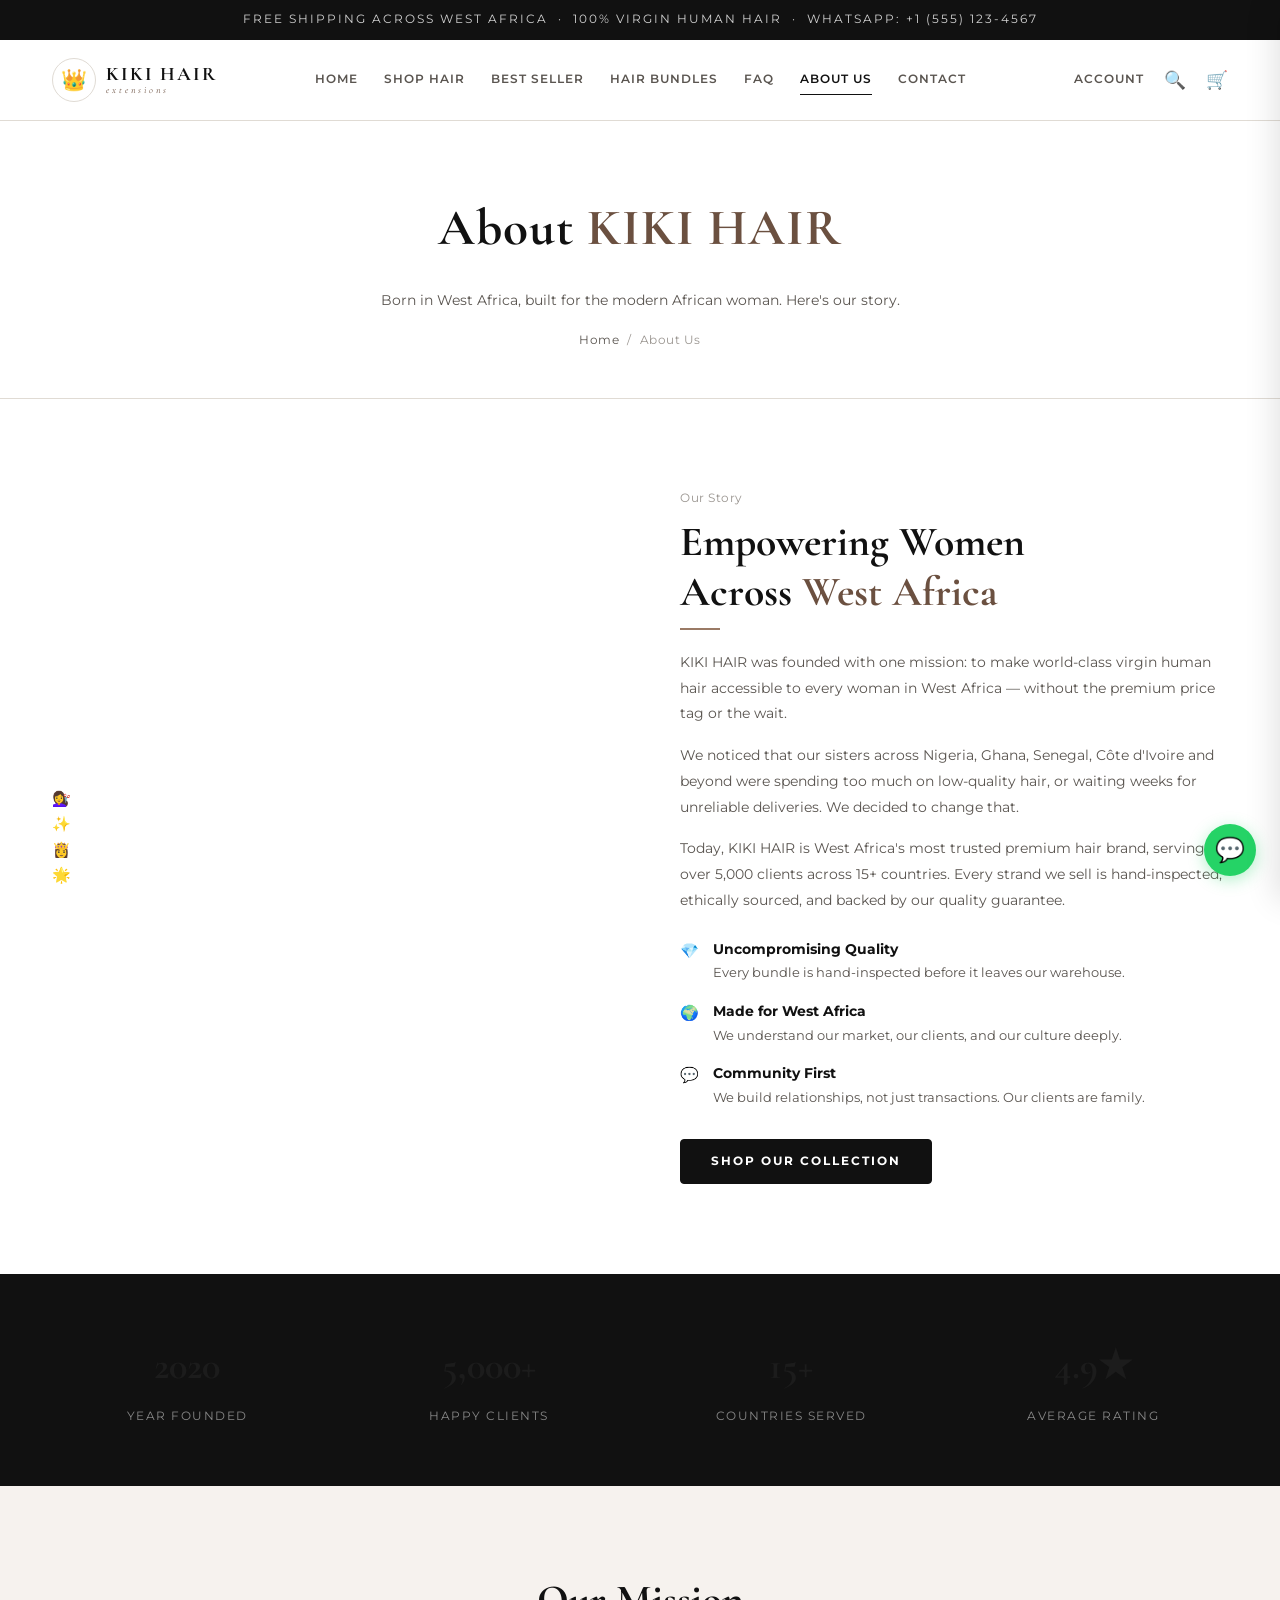
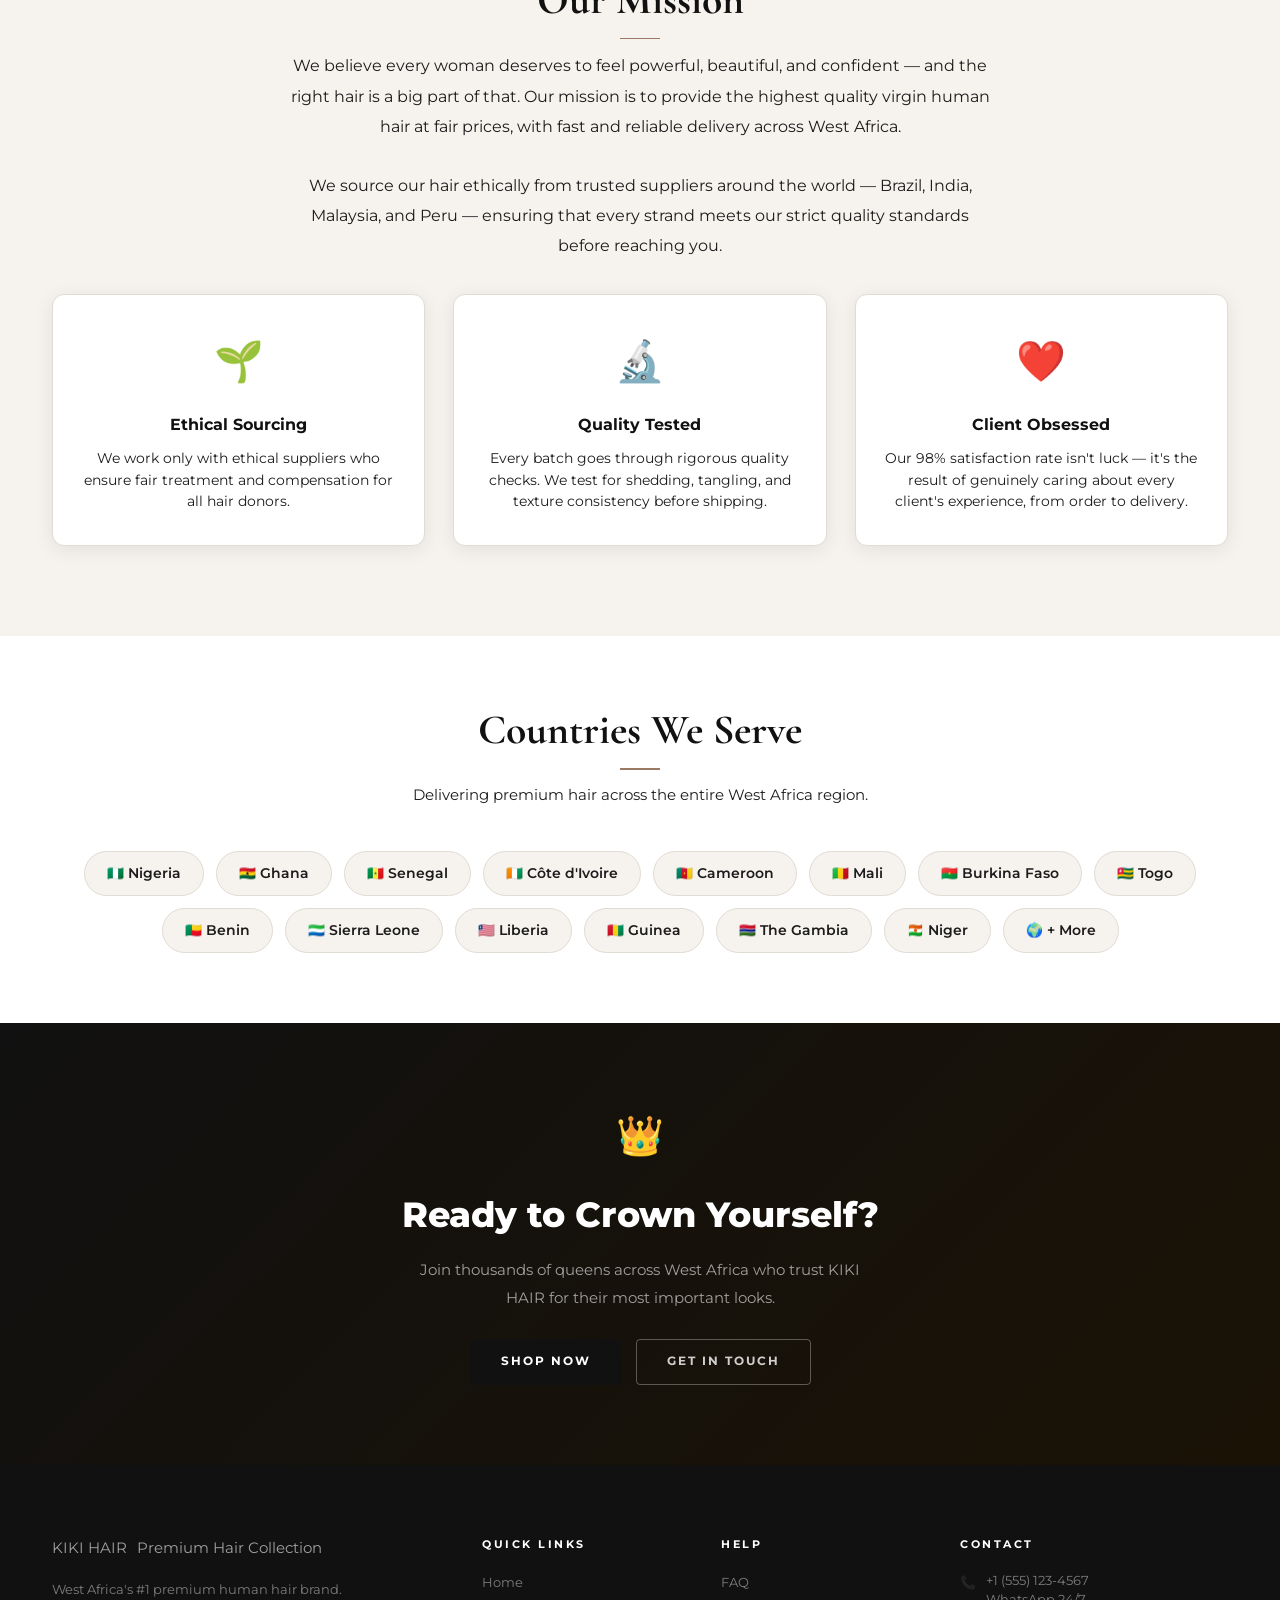
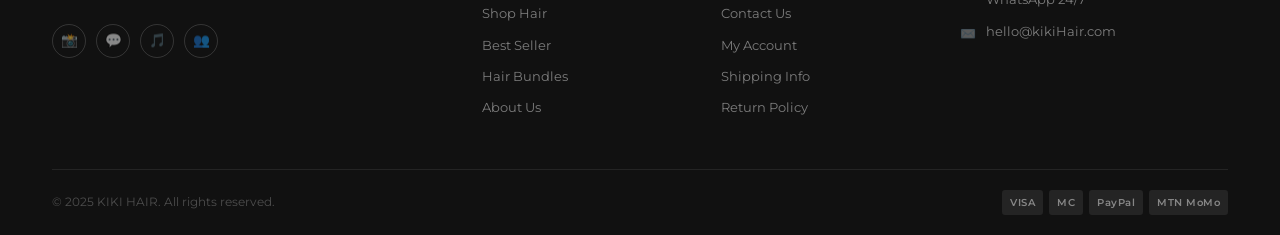
==== about.html @ 93935302 "Initial commit: KIKI HAIR website" ====
<!DOCTYPE html>
<html lang="en">
<head>
  <meta charset="UTF-8" />
  <meta name="viewport" content="width=device-width, initial-scale=1.0" />
  <title>About Us — KIKI HAIR</title>
  <link rel="preconnect" href="https://fonts.googleapis.com" />
  <link href="https://fonts.googleapis.com/css2?family=Cormorant+Garamond:ital,wght@0,400;0,600;0,700;0,800;1,400;1,600&family=Montserrat:wght@300;400;500;600;700;800&display=swap" rel="stylesheet" />
  <link rel="stylesheet" href="css/style.css" />
</head>
<body>

<div class="top-bar">Free shipping across West Africa &nbsp;·&nbsp; 100% virgin human hair &nbsp;·&nbsp; WhatsApp: +1 (555) 123-4567</div>

<nav class="navbar">
  <div class="container">
    <div class="nav-inner">
      <a href="index.html" class="logo">
        <div class="logo-icon">👑</div>
        <div class="logo-text">
          <span class="logo-brand">KIKI HAIR</span>
          <span class="logo-sub">extensions</span>
        </div>
      </a>
      <ul class="nav-links">
        <li><a href="index.html">Home</a></li>
        <li><a href="shop.html">Shop Hair</a></li>
        <li><a href="best-seller.html">Best Seller</a></li>
        <li><a href="hair-bundles.html">Hair Bundles</a></li>
        <li><a href="faq.html">FAQ</a></li>
        <li><a href="about.html" class="active">About Us</a></li>
        <li><a href="contact.html">Contact</a></li></ul>
      <div class="nav-actions">
        <a href="account.html" class="nav-account">Account</a>
        <div class="nav-icon">🔍</div>
        <div class="nav-icon" id="cartIcon" style="cursor:pointer">🛒<span class="cart-badge" style="display:none">0</span></div>
        <div class="hamburger" id="hamburgerBtn"><span></span><span></span><span></span></div>
      </div>
    </div>
  </div>
</nav>

<div class="mobile-overlay" id="mobileOverlay"></div>
<div class="mobile-menu" id="mobileMenu">
  <div class="mobile-menu-close" id="mobileMenuClose">✕</div>
  <a href="index.html">Home</a><a href="shop.html">Shop Hair</a><a href="best-seller.html">Best Seller</a><a href="hair-bundles.html">Hair Bundles</a><a href="faq.html">FAQ</a><a href="about.html">About Us</a><a href="contact.html">Contact</a><a href="account.html">My Account</a>
</div>

<div class="cart-overlay" id="cartOverlay"></div>
<div class="cart-sidebar" id="cartSidebar">
  <div class="cart-header"><h3>Shopping Cart</h3><div class="cart-close" id="cartCloseBtn">✕</div></div>
  <div class="cart-items" id="cartItems"></div>
  <div class="cart-footer">
    <div class="cart-subtotal"><span>Subtotal</span><span id="cartTotal">$0</span></div>
    <button class="btn btn-dark" style="width:100%;border-radius:4px;padding:14px;" id="checkoutBtn">Checkout Now</button>
    <p class="cart-note">Free shipping to West Africa 🌍</p>
  </div>
</div>

<!-- PAGE HERO -->
<section class="page-hero">
  <div class="container">
    <div class="page-hero-content">
      <h1>About <span>KIKI HAIR</span></h1>
      <p>Born in West Africa, built for the modern African woman. Here's our story.</p>
      <div class="breadcrumb"><a href="index.html">Home</a> / <span>About Us</span></div>
    </div>
  </div>
</section>

<!-- ABOUT STORY -->
<section class="about-section">
  <div class="container">
    <div class="about-grid">
      <div class="about-visual">
        <div class="about-img-card">💇‍♀️</div>
        <div class="about-img-card">✨</div>
        <div class="about-img-card">👸</div>
        <div class="about-img-card">🌟</div>
      </div>
      <div class="about-content">
        <div class="product-category" style="margin-bottom:10px;">Our Story</div>
        <h2>Empowering Women<br>Across <span>West Africa</span></h2>
        <div class="divider"></div>
        <p>KIKI HAIR was founded with one mission: to make world-class virgin human hair accessible to every woman in West Africa — without the premium price tag or the wait.</p>
        <p>We noticed that our sisters across Nigeria, Ghana, Senegal, Côte d'Ivoire and beyond were spending too much on low-quality hair, or waiting weeks for unreliable deliveries. We decided to change that.</p>
        <p>Today, KIKI HAIR is West Africa's most trusted premium hair brand, serving over 5,000 clients across 15+ countries. Every strand we sell is hand-inspected, ethically sourced, and backed by our quality guarantee.</p>
        <div class="about-values">
          <div class="about-value">
            <div class="value-icon">💎</div>
            <div class="value-text">
              <h4>Uncompromising Quality</h4>
              <p>Every bundle is hand-inspected before it leaves our warehouse.</p>
            </div>
          </div>
          <div class="about-value">
            <div class="value-icon">🌍</div>
            <div class="value-text">
              <h4>Made for West Africa</h4>
              <p>We understand our market, our clients, and our culture deeply.</p>
            </div>
          </div>
          <div class="about-value">
            <div class="value-icon">💬</div>
            <div class="value-text">
              <h4>Community First</h4>
              <p>We build relationships, not just transactions. Our clients are family.</p>
            </div>
          </div>
        </div>
        <a href="shop.html" class="btn btn-gold">Shop Our Collection</a>
      </div>
    </div>
  </div>
</section>

<!-- STATS BANNER -->
<div style="background:var(--black);padding:60px 0;">
  <div class="container">
    <div style="display:grid;grid-template-columns:repeat(4,1fr);gap:32px;text-align:center;">
      <div>
        <div style="font-size:2.4rem;font-weight:800;color:var(--gold);font-family:'Cormorant Garamond',serif;">2020</div>
        <div style="font-family:'Montserrat',sans-serif;font-size:0.75rem;text-transform:uppercase;letter-spacing:1.5px;color:rgba(255,255,255,0.5);margin-top:6px;">Year Founded</div>
      </div>
      <div>
        <div style="font-size:2.4rem;font-weight:800;color:var(--gold);font-family:'Cormorant Garamond',serif;">5,000+</div>
        <div style="font-family:'Montserrat',sans-serif;font-size:0.75rem;text-transform:uppercase;letter-spacing:1.5px;color:rgba(255,255,255,0.5);margin-top:6px;">Happy Clients</div>
      </div>
      <div>
        <div style="font-size:2.4rem;font-weight:800;color:var(--gold);font-family:'Cormorant Garamond',serif;">15+</div>
        <div style="font-family:'Montserrat',sans-serif;font-size:0.75rem;text-transform:uppercase;letter-spacing:1.5px;color:rgba(255,255,255,0.5);margin-top:6px;">Countries Served</div>
      </div>
      <div>
        <div style="font-size:2.4rem;font-weight:800;color:var(--gold);font-family:'Cormorant Garamond',serif;">4.9★</div>
        <div style="font-family:'Montserrat',sans-serif;font-size:0.75rem;text-transform:uppercase;letter-spacing:1.5px;color:rgba(255,255,255,0.5);margin-top:6px;">Average Rating</div>
      </div>
    </div>
  </div>
</div>

<!-- MISSION -->
<section style="padding:90px 0;background:var(--cream);">
  <div class="container">
    <div style="text-align:center;max-width:700px;margin:0 auto;">
      <div class="section-title">Our Mission</div>
      <div class="divider" style="margin:12px auto;"></div>
      <p style="font-family:'Montserrat',sans-serif;font-size:1rem;color:var(--mid-gray);line-height:1.9;margin-bottom:28px;">
        We believe every woman deserves to feel powerful, beautiful, and confident — and the right hair is a big part of that. Our mission is to provide the highest quality virgin human hair at fair prices, with fast and reliable delivery across West Africa.
      </p>
      <p style="font-family:'Montserrat',sans-serif;font-size:1rem;color:var(--mid-gray);line-height:1.9;margin-bottom:32px;">
        We source our hair ethically from trusted suppliers around the world — Brazil, India, Malaysia, and Peru — ensuring that every strand meets our strict quality standards before reaching you.
      </p>
    </div>

    <div style="display:grid;grid-template-columns:repeat(3,1fr);gap:28px;margin-top:20px;">
      <div style="background:var(--white);border:1px solid var(--border);border-radius:var(--radius-lg);padding:32px 28px;text-align:center;box-shadow:var(--shadow);">
        <div style="font-size:2.5rem;margin-bottom:16px;">🌱</div>
        <h3 style="font-family:'Montserrat',sans-serif;font-size:1rem;font-weight:700;color:var(--black);margin-bottom:10px;">Ethical Sourcing</h3>
        <p style="font-family:'Montserrat',sans-serif;font-size:0.85rem;color:var(--mid-gray);line-height:1.6;">We work only with ethical suppliers who ensure fair treatment and compensation for all hair donors.</p>
      </div>
      <div style="background:var(--white);border:1px solid var(--border);border-radius:var(--radius-lg);padding:32px 28px;text-align:center;box-shadow:var(--shadow);">
        <div style="font-size:2.5rem;margin-bottom:16px;">🔬</div>
        <h3 style="font-family:'Montserrat',sans-serif;font-size:1rem;font-weight:700;color:var(--black);margin-bottom:10px;">Quality Tested</h3>
        <p style="font-family:'Montserrat',sans-serif;font-size:0.85rem;color:var(--mid-gray);line-height:1.6;">Every batch goes through rigorous quality checks. We test for shedding, tangling, and texture consistency before shipping.</p>
      </div>
      <div style="background:var(--white);border:1px solid var(--border);border-radius:var(--radius-lg);padding:32px 28px;text-align:center;box-shadow:var(--shadow);">
        <div style="font-size:2.5rem;margin-bottom:16px;">❤️</div>
        <h3 style="font-family:'Montserrat',sans-serif;font-size:1rem;font-weight:700;color:var(--black);margin-bottom:10px;">Client Obsessed</h3>
        <p style="font-family:'Montserrat',sans-serif;font-size:0.85rem;color:var(--mid-gray);line-height:1.6;">Our 98% satisfaction rate isn't luck — it's the result of genuinely caring about every client's experience, from order to delivery.</p>
      </div>
    </div>
  </div>
</section>

<!-- COUNTRIES WE SERVE -->
<section style="padding:70px 0;">
  <div class="container">
    <div style="text-align:center;margin-bottom:44px;">
      <div class="section-title">Countries We Serve</div>
      <div class="divider" style="margin:12px auto;"></div>
      <p class="section-sub">Delivering premium hair across the entire West Africa region.</p>
    </div>
    <div style="display:flex;flex-wrap:wrap;justify-content:center;gap:12px;">
      <span style="background:var(--cream);border:1px solid var(--border);border-radius:30px;padding:10px 22px;font-family:'Montserrat',sans-serif;font-size:0.85rem;font-weight:600;">🇳🇬 Nigeria</span>
      <span style="background:var(--cream);border:1px solid var(--border);border-radius:30px;padding:10px 22px;font-family:'Montserrat',sans-serif;font-size:0.85rem;font-weight:600;">🇬🇭 Ghana</span>
      <span style="background:var(--cream);border:1px solid var(--border);border-radius:30px;padding:10px 22px;font-family:'Montserrat',sans-serif;font-size:0.85rem;font-weight:600;">🇸🇳 Senegal</span>
      <span style="background:var(--cream);border:1px solid var(--border);border-radius:30px;padding:10px 22px;font-family:'Montserrat',sans-serif;font-size:0.85rem;font-weight:600;">🇨🇮 Côte d'Ivoire</span>
      <span style="background:var(--cream);border:1px solid var(--border);border-radius:30px;padding:10px 22px;font-family:'Montserrat',sans-serif;font-size:0.85rem;font-weight:600;">🇨🇲 Cameroon</span>
      <span style="background:var(--cream);border:1px solid var(--border);border-radius:30px;padding:10px 22px;font-family:'Montserrat',sans-serif;font-size:0.85rem;font-weight:600;">🇲🇱 Mali</span>
      <span style="background:var(--cream);border:1px solid var(--border);border-radius:30px;padding:10px 22px;font-family:'Montserrat',sans-serif;font-size:0.85rem;font-weight:600;">🇧🇫 Burkina Faso</span>
      <span style="background:var(--cream);border:1px solid var(--border);border-radius:30px;padding:10px 22px;font-family:'Montserrat',sans-serif;font-size:0.85rem;font-weight:600;">🇹🇬 Togo</span>
      <span style="background:var(--cream);border:1px solid var(--border);border-radius:30px;padding:10px 22px;font-family:'Montserrat',sans-serif;font-size:0.85rem;font-weight:600;">🇧🇯 Benin</span>
      <span style="background:var(--cream);border:1px solid var(--border);border-radius:30px;padding:10px 22px;font-family:'Montserrat',sans-serif;font-size:0.85rem;font-weight:600;">🇸🇱 Sierra Leone</span>
      <span style="background:var(--cream);border:1px solid var(--border);border-radius:30px;padding:10px 22px;font-family:'Montserrat',sans-serif;font-size:0.85rem;font-weight:600;">🇱🇷 Liberia</span>
      <span style="background:var(--cream);border:1px solid var(--border);border-radius:30px;padding:10px 22px;font-family:'Montserrat',sans-serif;font-size:0.85rem;font-weight:600;">🇬🇳 Guinea</span>
      <span style="background:var(--cream);border:1px solid var(--border);border-radius:30px;padding:10px 22px;font-family:'Montserrat',sans-serif;font-size:0.85rem;font-weight:600;">🇬🇲 The Gambia</span>
      <span style="background:var(--cream);border:1px solid var(--border);border-radius:30px;padding:10px 22px;font-family:'Montserrat',sans-serif;font-size:0.85rem;font-weight:600;">🇳🇪 Niger</span>
      <span style="background:var(--cream);border:1px solid var(--border);border-radius:30px;padding:10px 22px;font-family:'Montserrat',sans-serif;font-size:0.85rem;font-weight:600;">🌍 + More</span>
    </div>
  </div>
</section>

<!-- CTA -->
<section style="padding:80px 0;background:linear-gradient(135deg,var(--black),#1a1205);text-align:center;">
  <div class="container">
    <div style="font-size:2.4rem;margin-bottom:16px;">👑</div>
    <h2 style="font-size:2.2rem;font-weight:800;color:var(--white);margin-bottom:12px;">Ready to Crown Yourself?</h2>
    <p style="font-family:'Montserrat',sans-serif;color:rgba(255,255,255,0.6);max-width:480px;margin:0 auto 28px;font-size:0.95rem;line-height:1.8;">Join thousands of queens across West Africa who trust KIKI HAIR for their most important looks.</p>
    <div style="display:flex;gap:14px;justify-content:center;flex-wrap:wrap;">
      <a href="shop.html" class="btn btn-gold">Shop Now</a>
      <a href="contact.html" class="btn btn-outline" style="color:rgba(255,255,255,0.8);border-color:rgba(255,255,255,0.3);">Get in Touch</a>
    </div>
  </div>
</section>

<footer>
  <div class="container">
    <div class="footer-grid">
      <div class="footer-brand">
        <div class="logo"><span class="logo-name">KIKI HAIR</span><span class="logo-tagline" style="color:var(--gold);">Premium Hair Collection</span></div>
        <p>West Africa's #1 premium human hair brand.</p>
        <div class="social-links"><a href="#" class="social-link">📸</a><a href="#" class="social-link">💬</a><a href="#" class="social-link">🎵</a><a href="#" class="social-link">👥</a></div>
      </div>
      <div class="footer-col"><h4>Quick Links</h4><div class="footer-links"><a href="index.html">Home</a><a href="shop.html">Shop Hair</a><a href="best-seller.html">Best Seller</a><a href="hair-bundles.html">Hair Bundles</a><a href="about.html">About Us</a></div></div>
      <div class="footer-col"><h4>Help</h4><div class="footer-links"><a href="faq.html">FAQ</a><a href="contact.html">Contact Us</a><a href="account.html">My Account</a><a href="#">Shipping Info</a><a href="#">Return Policy</a></div></div>
      <div class="footer-col"><h4>Contact</h4>
        <div class="footer-contact-item"><span class="footer-contact-icon">📞</span><span>+1 (555) 123-4567<br>WhatsApp 24/7</span></div>
        <div class="footer-contact-item"><span class="footer-contact-icon">✉️</span><span>hello@kikiHair.com</span></div>
      </div>
    </div>
  </div>
  <div class="container"><div class="footer-bottom"><p>© 2025 KIKI HAIR. All rights reserved.</p><div class="payment-icons"><span class="payment-icon">VISA</span><span class="payment-icon">MC</span><span class="payment-icon">PayPal</span><span class="payment-icon">MTN MoMo</span></div></div></div>
</footer>

<a href="https://wa.me/15551234567" class="whatsapp-float" target="_blank">💬</a>
<div id="toast" class="toast"></div>
<script src="js/main.js"></script>
</body>
</html>
---- css/style.css ----
/* ===== ROOT ===== */
:root {
  --white: #ffffff;
  --off-white: #fafaf8;
  --cream: #f6f2ee;
  --light: #ede8e2;
  --border: #e0dbd4;
  --border-light: #ece8e3;
  --text: #1c1c1c;
  --text-mid: #5a5550;
  --text-light: #9a9590;
  --accent: #6b5040;
  --accent-light: #9a7a65;
  --black: #111111;
  --red: #c0392b;
  --shadow-sm: 0 1px 4px rgba(0,0,0,0.06);
  --shadow: 0 4px 20px rgba(0,0,0,0.08);
  --shadow-hover: 0 8px 32px rgba(0,0,0,0.12);
  --radius: 4px;
  --radius-md: 8px;
  --radius-lg: 12px;
  --transition: all 0.25s ease;
}

/* ===== RESET ===== */
*, *::before, *::after { margin: 0; padding: 0; box-sizing: border-box; }
html { scroll-behavior: smooth; }
body { font-family: 'Montserrat', sans-serif; color: var(--text); background: var(--white); line-height: 1.7; font-size: 15px; }
a { text-decoration: none; color: inherit; transition: var(--transition); }
img { max-width: 100%; display: block; }
ul { list-style: none; }

.container { max-width: 1240px; margin: 0 auto; padding: 0 32px; }

/* ===== TOP BAR ===== */
.top-bar {
  background: var(--black);
  color: rgba(255,255,255,0.8);
  text-align: center;
  padding: 10px 24px;
  font-size: 0.72rem;
  letter-spacing: 2px;
  text-transform: uppercase;
}

/* ===== NAVBAR ===== */
.navbar {
  position: sticky;
  top: 0;
  z-index: 1000;
  background: var(--white);
  border-bottom: 1px solid var(--border);
}
.nav-inner {
  display: grid;
  grid-template-columns: 1fr auto 1fr;
  align-items: center;
  height: 80px;
  gap: 20px;
}
/* LOGO */
.logo {
  display: flex;
  align-items: center;
  gap: 10px;
  justify-self: start;
  text-decoration: none;
}
.logo-icon {
  width: 44px;
  height: 44px;
  border: 1.5px solid var(--border);
  border-radius: 50%;
  display: flex;
  align-items: center;
  justify-content: center;
  font-size: 1.3rem;
  color: var(--accent);
  flex-shrink: 0;
}
.logo-text { display: flex; flex-direction: column; line-height: 1.1; }
.logo-brand {
  font-family: 'Cormorant Garamond', serif;
  font-size: 1.2rem;
  font-weight: 700;
  color: var(--black);
  letter-spacing: 2px;
  text-transform: uppercase;
}
.logo-sub {
  font-size: 0.6rem;
  letter-spacing: 3px;
  text-transform: lowercase;
  color: var(--accent);
  font-family: 'Cormorant Garamond', serif;
  font-style: italic;
  font-weight: 400;
}
/* NAV CENTER */
.nav-links {
  display: flex;
  align-items: center;
  gap: 2px;
  justify-self: center;
}
.nav-links li a {
  font-size: 0.72rem;
  font-weight: 600;
  letter-spacing: 1px;
  text-transform: uppercase;
  color: var(--text-mid);
  padding: 10px 12px;
  position: relative;
  display: block;
  transition: var(--transition);
}
.nav-links li a:hover { color: var(--black); }
.nav-links li a.active { color: var(--black); }
.nav-links li a.active::after {
  content: '';
  position: absolute;
  bottom: 4px;
  left: 12px;
  right: 12px;
  height: 1.5px;
  background: var(--black);
}
/* NAV RIGHT */
.nav-actions {
  display: flex;
  align-items: center;
  gap: 20px;
  justify-self: end;
}
.nav-account {
  font-size: 0.72rem;
  font-weight: 600;
  letter-spacing: 1px;
  text-transform: uppercase;
  color: var(--text-mid);
  transition: var(--transition);
}
.nav-account:hover { color: var(--black); }
.nav-icon {
  cursor: pointer;
  font-size: 1.1rem;
  color: var(--text-mid);
  transition: var(--transition);
  position: relative;
  line-height: 1;
}
.nav-icon:hover { color: var(--black); }
.cart-badge {
  position: absolute;
  top: -7px;
  right: -8px;
  background: var(--black);
  color: white;
  font-size: 0.58rem;
  width: 16px;
  height: 16px;
  border-radius: 50%;
  display: flex;
  align-items: center;
  justify-content: center;
  font-weight: 700;
}
.hamburger { display: none; flex-direction: column; gap: 5px; cursor: pointer; }
.hamburger span { display: block; width: 22px; height: 1.5px; background: var(--text); }

/* ===== BUTTONS ===== */
.btn {
  display: inline-block;
  padding: 12px 30px;
  font-size: 0.72rem;
  font-weight: 700;
  letter-spacing: 2px;
  text-transform: uppercase;
  cursor: pointer;
  transition: var(--transition);
  border: 1.5px solid transparent;
  border-radius: var(--radius);
  font-family: 'Montserrat', sans-serif;
}
.btn-dark {
  background: var(--black);
  color: var(--white);
  border-color: var(--black);
}
.btn-dark:hover { background: #333; color: var(--white); }
.btn-outline {
  background: transparent;
  border-color: var(--black);
  color: var(--black);
}
.btn-outline:hover { background: var(--black); color: var(--white); }
.btn-outline-light {
  background: transparent;
  border-color: rgba(255,255,255,0.5);
  color: var(--white);
}
.btn-outline-light:hover { background: var(--white); color: var(--black); }
/* Keep btn-gold as alias for btn-dark */
.btn-gold { background: var(--black); color: var(--white); border-color: var(--black); }
.btn-gold:hover { background: #333; color: var(--white); }

/* ===== PAGE HERO (inner pages) ===== */
.page-hero {
  background: var(--white);
  padding: 64px 0 48px;
  text-align: center;
  border-bottom: 1px solid var(--border);
}
.page-hero h1 {
  font-family: 'Cormorant Garamond', serif;
  font-size: 3.2rem;
  font-weight: 700;
  color: var(--black);
  margin-bottom: 16px;
  letter-spacing: 1px;
}
.page-hero h1 span { color: var(--accent); }
.page-hero p {
  color: var(--text-mid);
  font-size: 0.9rem;
  max-width: 600px;
  margin: 0 auto 16px;
  line-height: 1.8;
}
.breadcrumb {
  display: flex;
  align-items: center;
  justify-content: center;
  gap: 8px;
  font-size: 0.75rem;
  color: var(--text-light);
  letter-spacing: 0.5px;
}
.breadcrumb a { color: var(--text-mid); }
.breadcrumb a:hover { color: var(--black); }
.breadcrumb span { color: var(--text-light); }

/* ===== SECTION UTILS ===== */
.section-label {
  font-size: 0.68rem;
  letter-spacing: 3px;
  text-transform: uppercase;
  color: var(--accent-light);
  font-weight: 700;
  margin-bottom: 10px;
  display: block;
}
.section-title {
  font-family: 'Cormorant Garamond', serif;
  font-size: 2.6rem;
  font-weight: 700;
  color: var(--black);
  line-height: 1.2;
  margin-bottom: 12px;
}
.section-desc {
  color: var(--text-mid);
  font-size: 0.88rem;
  line-height: 1.8;
  max-width: 540px;
  margin-bottom: 32px;
}
.divider {
  width: 40px;
  height: 1.5px;
  background: var(--accent-light);
  margin-bottom: 20px;
}

/* ===== HERO ===== */
.hero {
  min-height: 85vh;
  display: grid;
  grid-template-columns: 1fr 1fr;
  overflow: hidden;
}
.hero-content {
  display: flex;
  flex-direction: column;
  justify-content: center;
  padding: 80px 64px 80px 80px;
  background: var(--cream);
}
.hero-label {
  font-size: 0.68rem;
  letter-spacing: 3.5px;
  text-transform: uppercase;
  color: var(--accent-light);
  font-weight: 700;
  margin-bottom: 18px;
  display: block;
}
.hero h1 {
  font-family: 'Cormorant Garamond', serif;
  font-size: 4.2rem;
  font-weight: 700;
  color: var(--black);
  line-height: 1.1;
  margin-bottom: 20px;
  letter-spacing: -0.5px;
}
.hero h1 em {
  font-style: italic;
  color: var(--accent);
}
.hero-desc {
  color: var(--text-mid);
  font-size: 0.9rem;
  line-height: 1.85;
  margin-bottom: 36px;
  max-width: 440px;
}
.hero-btns { display: flex; gap: 12px; flex-wrap: wrap; }
.hero-stats {
  display: flex;
  gap: 36px;
  margin-top: 48px;
  padding-top: 32px;
  border-top: 1px solid var(--border);
}
.stat-item {}
.stat-number {
  font-family: 'Cormorant Garamond', serif;
  font-size: 1.9rem;
  font-weight: 700;
  color: var(--black);
  line-height: 1;
}
.stat-label {
  font-size: 0.68rem;
  text-transform: uppercase;
  letter-spacing: 1.5px;
  color: var(--text-light);
  margin-top: 4px;
}
.hero-visual {
  background: var(--light);
  display: flex;
  align-items: center;
  justify-content: center;
  position: relative;
  overflow: hidden;
  flex-direction: column;
  gap: 0;
}
.hero-visual-grid {
  display: grid;
  grid-template-columns: 1fr 1fr;
  grid-template-rows: 1fr 1fr;
  height: 100%;
  width: 100%;
}
.hero-img-cell {
  background: var(--light);
  display: flex;
  align-items: center;
  justify-content: center;
  font-size: 4rem;
  position: relative;
  overflow: hidden;
  border: 0.5px solid var(--border);
}
.hero-img-cell:nth-child(1) { background: #e8e2db; }
.hero-img-cell:nth-child(2) { background: #ddd7d0; }
.hero-img-cell:nth-child(3) { background: #d5cfc7; }
.hero-img-cell:nth-child(4) { background: #e2dcd5; }
.hero-img-label {
  position: absolute;
  bottom: 14px;
  left: 14px;
  background: var(--white);
  padding: 5px 12px;
  font-size: 0.62rem;
  letter-spacing: 1.5px;
  text-transform: uppercase;
  font-weight: 700;
  color: var(--black);
  border-radius: 2px;
}

/* ===== MARQUEE ===== */
.marquee-section {
  background: var(--black);
  padding: 12px 0;
  overflow: hidden;
}
.marquee-track {
  display: flex;
  animation: marquee 24s linear infinite;
  white-space: nowrap;
}
.marquee-item {
  display: inline-flex;
  align-items: center;
  gap: 20px;
  padding: 0 28px;
  font-size: 0.68rem;
  font-weight: 700;
  letter-spacing: 2.5px;
  text-transform: uppercase;
  color: rgba(255,255,255,0.75);
}
.marquee-sep { color: rgba(255,255,255,0.25); font-size: 0.5rem; }
@keyframes marquee { 0% { transform: translateX(0); } 100% { transform: translateX(-50%); } }

/* ===== FEATURES ===== */
.features {
  padding: 80px 0;
  background: var(--white);
  border-top: 1px solid var(--border);
  border-bottom: 1px solid var(--border);
}
.features-grid {
  display: grid;
  grid-template-columns: repeat(4, 1fr);
  gap: 0;
}
.feature-card {
  padding: 40px 32px;
  border-right: 1px solid var(--border);
  text-align: center;
}
.feature-card:last-child { border-right: none; }
.feature-icon { font-size: 2rem; margin-bottom: 14px; }
.feature-card h3 {
  font-family: 'Cormorant Garamond', serif;
  font-size: 1.1rem;
  font-weight: 700;
  color: var(--black);
  margin-bottom: 8px;
}
.feature-card p { font-size: 0.82rem; color: var(--text-mid); line-height: 1.7; }

/* ===== PRODUCTS SECTION ===== */
.products-section { padding: 80px 0; }

/* Products with Sidebar */
.shop-layout {
  display: grid;
  grid-template-columns: 240px 1fr;
  gap: 48px;
  align-items: start;
}

/* SIDEBAR */
.sidebar { position: sticky; top: 100px; }
.sidebar-group { margin-bottom: 32px; border-bottom: 1px solid var(--border); padding-bottom: 28px; }
.sidebar-group:last-child { border-bottom: none; }
.sidebar-group-title {
  font-size: 0.72rem;
  font-weight: 700;
  letter-spacing: 2px;
  text-transform: uppercase;
  color: var(--black);
  margin-bottom: 16px;
  display: flex;
  align-items: center;
  justify-content: space-between;
  cursor: pointer;
}
.sidebar-group-title span { font-size: 1.1rem; color: var(--text-light); }
.sidebar-option {
  display: flex;
  align-items: center;
  gap: 10px;
  padding: 7px 0;
  cursor: pointer;
  font-size: 0.82rem;
  color: var(--text-mid);
  transition: var(--transition);
}
.sidebar-option:hover { color: var(--black); }
.sidebar-option input[type="checkbox"] {
  width: 16px;
  height: 16px;
  accent-color: var(--black);
  cursor: pointer;
  flex-shrink: 0;
}
.sidebar-option.checked { color: var(--black); font-weight: 600; }

/* ACTIVE FILTER TAGS */
.filter-tags {
  display: flex;
  align-items: center;
  gap: 8px;
  flex-wrap: wrap;
  margin-bottom: 24px;
}
.filter-tag {
  display: flex;
  align-items: center;
  gap: 6px;
  padding: 6px 14px;
  border: 1px solid var(--border);
  border-radius: 20px;
  font-size: 0.75rem;
  font-weight: 600;
  color: var(--text);
  background: var(--white);
  cursor: pointer;
  transition: var(--transition);
}
.filter-tag:hover { border-color: var(--black); }
.filter-tag .tag-x { color: var(--text-light); font-size: 0.8rem; }
.filter-clear {
  font-size: 0.75rem;
  text-decoration: underline;
  color: var(--text-mid);
  cursor: pointer;
}
.filter-clear:hover { color: var(--black); }

/* Product Toolbar */
.shop-toolbar-right {
  display: flex;
  align-items: center;
  justify-content: space-between;
  margin-bottom: 20px;
  padding-bottom: 16px;
  border-bottom: 1px solid var(--border);
}
.product-count { font-size: 0.8rem; color: var(--text-mid); }
.sort-select {
  padding: 8px 14px;
  border: 1px solid var(--border);
  border-radius: var(--radius);
  font-family: 'Montserrat', sans-serif;
  font-size: 0.78rem;
  background: var(--white);
  cursor: pointer;
  outline: none;
  color: var(--text);
}

/* PRODUCT CARDS */
.products-grid {
  display: grid;
  grid-template-columns: repeat(3, 1fr);
  gap: 24px;
}
.products-grid-4 { grid-template-columns: repeat(4, 1fr); }

.product-card {
  position: relative;
  cursor: pointer;
}
.product-card:hover .product-img-wrap img { transform: scale(1.04); }
.product-card:hover .product-overlay { opacity: 1; }

.product-img-wrap {
  position: relative;
  overflow: hidden;
  border-radius: var(--radius);
  background: var(--cream);
  margin-bottom: 14px;
  aspect-ratio: 3/4;
}
.product-img-wrap img {
  width: 100%;
  height: 100%;
  object-fit: cover;
  transition: transform 0.5s ease;
}
.product-img-placeholder {
  width: 100%;
  height: 100%;
  display: flex;
  align-items: center;
  justify-content: center;
  font-size: 4.5rem;
  background: var(--cream);
}
.product-badge-wrap {
  position: absolute;
  top: 12px;
  left: 12px;
  display: flex;
  flex-direction: column;
  gap: 5px;
  z-index: 2;
}
.badge {
  display: inline-block;
  padding: 4px 10px;
  font-size: 0.62rem;
  font-weight: 700;
  letter-spacing: 1.5px;
  text-transform: uppercase;
  border-radius: 2px;
}
.badge-sale { background: var(--red); color: var(--white); }
.badge-new { background: var(--black); color: var(--white); }
.badge-hot { background: var(--accent); color: var(--white); }

.product-overlay {
  position: absolute;
  inset: 0;
  background: rgba(0,0,0,0.35);
  display: flex;
  align-items: flex-end;
  padding: 20px;
  opacity: 0;
  transition: opacity 0.3s ease;
  z-index: 3;
}
.product-overlay button {
  width: 100%;
  padding: 12px;
  background: var(--white);
  color: var(--black);
  border: none;
  font-family: 'Montserrat', sans-serif;
  font-size: 0.72rem;
  font-weight: 700;
  letter-spacing: 1.5px;
  text-transform: uppercase;
  cursor: pointer;
  transition: var(--transition);
  border-radius: var(--radius);
}
.product-overlay button:hover { background: var(--black); color: var(--white); }

.product-info {}
.product-name {
  font-size: 0.9rem;
  font-weight: 600;
  color: var(--black);
  margin-bottom: 4px;
  line-height: 1.35;
}
.product-category {
  font-size: 0.72rem;
  color: var(--text-light);
  margin-bottom: 8px;
  letter-spacing: 0.5px;
}
.product-stars { color: var(--accent); font-size: 0.75rem; margin-bottom: 6px; }
.product-reviews { font-size: 0.7rem; color: var(--text-light); }
.product-price-row {
  display: flex;
  align-items: center;
  gap: 10px;
  margin-top: 8px;
}
.product-price {
  font-size: 1rem;
  font-weight: 700;
  color: var(--black);
}
.old-price {
  font-size: 0.85rem;
  color: var(--text-light);
  text-decoration: line-through;
  font-weight: 400;
}

/* Add to cart inline btn */
.add-cart-btn {
  background: var(--black);
  color: var(--white);
  border: none;
  padding: 8px 16px;
  border-radius: var(--radius);
  font-size: 0.68rem;
  font-family: 'Montserrat', sans-serif;
  font-weight: 700;
  letter-spacing: 1px;
  text-transform: uppercase;
  cursor: pointer;
  transition: var(--transition);
  margin-top: 8px;
  display: inline-block;
  width: 100%;
  text-align: center;
}
.add-cart-btn:hover { background: #333; }

/* ===== SECTION HEADER ===== */
.section-header {
  display: flex;
  align-items: flex-end;
  justify-content: space-between;
  margin-bottom: 48px;
}
.section-header-left {}
.view-all-link {
  font-size: 0.72rem;
  font-weight: 700;
  letter-spacing: 1.5px;
  text-transform: uppercase;
  color: var(--black);
  border-bottom: 1.5px solid var(--black);
  padding-bottom: 2px;
  transition: var(--transition);
  flex-shrink: 0;
  margin-bottom: 8px;
}
.view-all-link:hover { color: var(--accent); border-color: var(--accent); }

/* ===== BANNER / CTA ===== */
.banner-section {
  padding: 0;
  background: var(--black);
  display: grid;
  grid-template-columns: 1fr 1fr;
  min-height: 500px;
}
.banner-content {
  padding: 80px 70px 80px 80px;
  display: flex;
  flex-direction: column;
  justify-content: center;
}
.banner-content .section-label { color: rgba(255,255,255,0.45); }
.banner-content .section-title { color: var(--white); font-size: 3rem; }
.banner-content .section-title em { font-style: italic; color: rgba(255,255,255,0.55); }
.banner-content p { color: rgba(255,255,255,0.6); font-size: 0.88rem; line-height: 1.85; margin-bottom: 28px; }
.banner-features { display: flex; flex-direction: column; gap: 10px; margin-bottom: 32px; }
.banner-feature {
  display: flex;
  align-items: center;
  gap: 10px;
  font-size: 0.82rem;
  color: rgba(255,255,255,0.7);
}
.banner-feature-dot { width: 4px; height: 4px; background: rgba(255,255,255,0.4); border-radius: 50%; flex-shrink: 0; }
.banner-visual {
  display: grid;
  grid-template-columns: 1fr 1fr;
}
.banner-cell {
  display: flex;
  flex-direction: column;
  align-items: center;
  justify-content: center;
  padding: 36px 24px;
  border-left: 1px solid rgba(255,255,255,0.06);
  border-bottom: 1px solid rgba(255,255,255,0.06);
  text-align: center;
  transition: var(--transition);
}
.banner-cell:hover { background: rgba(255,255,255,0.04); }
.banner-cell-icon { font-size: 2.2rem; margin-bottom: 10px; }
.banner-cell h4 { font-size: 0.88rem; color: var(--white); font-weight: 600; margin-bottom: 4px; }
.banner-cell p { font-size: 0.75rem; color: rgba(255,255,255,0.4); margin: 0; }

/* ===== TESTIMONIALS ===== */
.testimonials { padding: 90px 0; background: var(--off-white); }
.testimonials-grid { display: grid; grid-template-columns: repeat(3, 1fr); gap: 2px; margin-top: 52px; }
.testimonial-card {
  background: var(--white);
  padding: 40px 34px;
  border: 1px solid var(--border);
  transition: var(--transition);
}
.testimonial-card:hover { box-shadow: var(--shadow); }
.testimonial-stars { color: #c9a84c; font-size: 0.82rem; margin-bottom: 16px; letter-spacing: 2px; }
.testimonial-text {
  font-family: 'Cormorant Garamond', serif;
  font-size: 1.05rem;
  color: var(--text);
  line-height: 1.75;
  margin-bottom: 24px;
  font-style: italic;
}
.testimonial-author { display: flex; align-items: center; gap: 12px; }
.author-avatar {
  width: 40px;
  height: 40px;
  border-radius: 50%;
  background: var(--light);
  border: 1px solid var(--border);
  display: flex;
  align-items: center;
  justify-content: center;
  font-size: 1rem;
  font-weight: 700;
  color: var(--accent);
  font-family: 'Cormorant Garamond', serif;
  flex-shrink: 0;
}
.author-name { font-size: 0.82rem; font-weight: 700; color: var(--black); }
.author-location { font-size: 0.72rem; color: var(--text-light); }

/* ===== NEWSLETTER ===== */
.newsletter {
  padding: 80px 0;
  background: var(--cream);
  text-align: center;
  border-top: 1px solid var(--border);
  border-bottom: 1px solid var(--border);
}
.newsletter h2 {
  font-family: 'Cormorant Garamond', serif;
  font-size: 2.4rem;
  font-weight: 700;
  color: var(--black);
  margin-bottom: 10px;
}
.newsletter p { color: var(--text-mid); font-size: 0.88rem; margin-bottom: 28px; }
.newsletter-form {
  display: flex;
  max-width: 440px;
  margin: 0 auto;
  border: 1px solid var(--border);
  border-radius: var(--radius);
  overflow: hidden;
  background: var(--white);
}
.newsletter-form input {
  flex: 1;
  padding: 14px 20px;
  border: none;
  outline: none;
  font-family: 'Montserrat', sans-serif;
  font-size: 0.85rem;
  background: transparent;
}
.newsletter-form button {
  background: var(--black);
  color: var(--white);
  border: none;
  padding: 14px 24px;
  font-family: 'Montserrat', sans-serif;
  font-size: 0.68rem;
  font-weight: 700;
  letter-spacing: 2px;
  text-transform: uppercase;
  cursor: pointer;
  transition: var(--transition);
  white-space: nowrap;
  flex-shrink: 0;
}
.newsletter-form button:hover { background: #333; }

/* ===== FOOTER ===== */
footer {
  background: var(--black);
  color: rgba(255,255,255,0.6);
  padding: 70px 0 0;
}
.footer-grid {
  display: grid;
  grid-template-columns: 2fr 1fr 1fr 1.4fr;
  gap: 48px;
  padding-bottom: 50px;
  border-bottom: 1px solid rgba(255,255,255,0.08);
}
.footer-brand .logo-brand { color: var(--white); }
.footer-brand .logo-sub { color: rgba(255,255,255,0.4); }
.footer-brand p {
  font-size: 0.82rem;
  line-height: 1.8;
  color: rgba(255,255,255,0.45);
  margin: 18px 0 22px;
}
.social-links { display: flex; gap: 10px; }
.social-link {
  width: 34px;
  height: 34px;
  border: 1px solid rgba(255,255,255,0.15);
  border-radius: 50%;
  display: flex;
  align-items: center;
  justify-content: center;
  font-size: 0.85rem;
  color: rgba(255,255,255,0.5);
  transition: var(--transition);
}
.social-link:hover { border-color: var(--white); color: var(--white); }
.footer-col h4 {
  color: var(--white);
  font-size: 0.68rem;
  letter-spacing: 2.5px;
  text-transform: uppercase;
  margin-bottom: 18px;
  font-weight: 700;
}
.footer-links { display: flex; flex-direction: column; gap: 9px; }
.footer-links a {
  font-size: 0.82rem;
  color: rgba(255,255,255,0.45);
  transition: var(--transition);
}
.footer-links a:hover { color: var(--white); }
.footer-contact-item {
  display: flex;
  align-items: flex-start;
  gap: 10px;
  font-size: 0.8rem;
  color: rgba(255,255,255,0.45);
  margin-bottom: 12px;
  line-height: 1.5;
}
.footer-contact-icon { color: rgba(255,255,255,0.3); margin-top: 2px; flex-shrink: 0; }
.footer-bottom {
  padding: 20px 0;
  display: flex;
  align-items: center;
  justify-content: space-between;
  flex-wrap: wrap;
  gap: 10px;
}
.footer-bottom p { font-size: 0.75rem; color: rgba(255,255,255,0.25); }
.payment-icons { display: flex; gap: 6px; }
.payment-icon {
  background: rgba(255,255,255,0.08);
  border-radius: 3px;
  padding: 4px 8px;
  font-size: 0.65rem;
  color: rgba(255,255,255,0.45);
  font-weight: 600;
  letter-spacing: 0.5px;
}

/* ===== FAQ ===== */
.faq-section { padding: 70px 0; }
.faq-container { max-width: 760px; margin: 0 auto; }
.faq-category-title {
  font-size: 0.7rem;
  font-weight: 700;
  letter-spacing: 2.5px;
  text-transform: uppercase;
  color: var(--accent-light);
  margin: 40px 0 16px;
  padding-bottom: 10px;
  border-bottom: 1px solid var(--border);
}
.faq-category-title:first-child { margin-top: 0; }
.faq-item {
  border-bottom: 1px solid var(--border);
}
.faq-question {
  padding: 20px 0;
  display: flex;
  align-items: center;
  justify-content: space-between;
  cursor: pointer;
  gap: 16px;
}
.faq-question h3 {
  font-size: 0.9rem;
  font-weight: 600;
  color: var(--black);
  flex: 1;
  line-height: 1.45;
}
.faq-icon {
  font-size: 1.4rem;
  color: var(--text-light);
  transition: transform 0.3s ease;
  flex-shrink: 0;
  font-weight: 300;
  line-height: 1;
}
.faq-item.open .faq-icon { transform: rotate(45deg); color: var(--black); }
.faq-answer { max-height: 0; overflow: hidden; transition: max-height 0.4s ease; }
.faq-item.open .faq-answer { max-height: 400px; }
.faq-answer-inner {
  padding: 0 0 20px;
  font-size: 0.87rem;
  color: var(--text-mid);
  line-height: 1.85;
}

/* ===== ABOUT ===== */
.about-section { padding: 90px 0; }
.about-grid { display: grid; grid-template-columns: 1fr 1fr; gap: 80px; align-items: center; }
.about-visual-grid { display: grid; grid-template-columns: 1fr 1fr; gap: 10px; }
.about-img-cell {
  border-radius: var(--radius);
  background: var(--cream);
  display: flex;
  align-items: center;
  justify-content: center;
  font-size: 3.5rem;
  border: 1px solid var(--border);
}
.about-img-cell:nth-child(1) { height: 200px; }
.about-img-cell:nth-child(2) { height: 200px; margin-top: 28px; background: var(--light); }
.about-img-cell:nth-child(3) { height: 160px; background: var(--light); }
.about-img-cell:nth-child(4) { height: 160px; margin-top: -28px; }
.about-content h2 {
  font-family: 'Cormorant Garamond', serif;
  font-size: 2.6rem;
  font-weight: 700;
  color: var(--black);
  line-height: 1.2;
  margin-bottom: 10px;
}
.about-content h2 span { color: var(--accent); }
.about-content p { font-size: 0.87rem; color: var(--text-mid); line-height: 1.85; margin-bottom: 16px; }
.about-values { display: flex; flex-direction: column; gap: 16px; margin: 24px 0 30px; }
.about-value { display: flex; align-items: flex-start; gap: 14px; }
.value-check { color: var(--accent-light); font-size: 1rem; margin-top: 2px; flex-shrink: 0; }
.value-text h4 { font-size: 0.88rem; font-weight: 700; color: var(--black); margin-bottom: 2px; }
.value-text p { font-size: 0.8rem; color: var(--text-mid); margin: 0; line-height: 1.6; }

/* ===== CONTACT ===== */
.contact-section { padding: 80px 0; }
.contact-grid { display: grid; grid-template-columns: 1fr 1.7fr; gap: 64px; }
.contact-info-cards { display: flex; flex-direction: column; gap: 14px; }
.contact-card {
  display: flex;
  align-items: flex-start;
  gap: 14px;
  padding: 20px;
  border: 1px solid var(--border);
  border-radius: var(--radius-md);
  transition: var(--transition);
}
.contact-card:hover { border-color: var(--black); }
.contact-card-icon {
  width: 38px;
  height: 38px;
  background: var(--cream);
  border-radius: var(--radius);
  display: flex;
  align-items: center;
  justify-content: center;
  font-size: 1rem;
  flex-shrink: 0;
}
.contact-card h4 { font-size: 0.8rem; font-weight: 700; color: var(--black); margin-bottom: 3px; }
.contact-card p { font-size: 0.78rem; color: var(--text-mid); line-height: 1.6; }
.contact-form-wrapper {
  background: var(--white);
  border: 1px solid var(--border);
  border-radius: var(--radius-md);
  padding: 40px 36px;
}
.contact-form-wrapper h3 {
  font-family: 'Cormorant Garamond', serif;
  font-size: 1.8rem;
  font-weight: 700;
  color: var(--black);
  margin-bottom: 6px;
}
.contact-form-wrapper > p { font-size: 0.83rem; color: var(--text-mid); margin-bottom: 26px; }
.form-row { display: grid; grid-template-columns: 1fr 1fr; gap: 14px; }
.form-group { margin-bottom: 16px; }
.form-group label {
  display: block;
  font-size: 0.7rem;
  font-weight: 700;
  letter-spacing: 1px;
  text-transform: uppercase;
  color: var(--black);
  margin-bottom: 6px;
}
.form-group input,
.form-group select,
.form-group textarea {
  width: 100%;
  padding: 11px 14px;
  border: 1px solid var(--border);
  border-radius: var(--radius);
  font-family: 'Montserrat', sans-serif;
  font-size: 0.85rem;
  color: var(--text);
  background: var(--white);
  outline: none;
  transition: var(--transition);
}
.form-group input:focus,
.form-group select:focus,
.form-group textarea:focus { border-color: var(--black); }
.form-group textarea { resize: vertical; min-height: 120px; }

/* ===== ACCOUNT ===== */
.account-section {
  padding: 80px 0;
  background: var(--off-white);
  min-height: calc(100vh - 152px);
  display: flex;
  align-items: center;
}
.account-container {
  max-width: 460px;
  margin: 0 auto;
  background: var(--white);
  border: 1px solid var(--border);
  border-radius: var(--radius-md);
  padding: 48px 44px;
  width: 100%;
}
.account-logo { text-align: center; margin-bottom: 32px; }
.account-tabs {
  display: flex;
  border-bottom: 1px solid var(--border);
  margin-bottom: 28px;
}
.account-tab {
  flex: 1;
  text-align: center;
  padding: 12px;
  font-size: 0.75rem;
  font-weight: 700;
  letter-spacing: 1px;
  text-transform: uppercase;
  cursor: pointer;
  transition: var(--transition);
  color: var(--text-light);
  border-bottom: 2px solid transparent;
  margin-bottom: -1px;
}
.account-tab.active { color: var(--black); border-bottom-color: var(--black); }
.account-form { display: none; }
.account-form.active { display: block; }
.form-divider {
  text-align: center;
  position: relative;
  margin: 20px 0;
  font-size: 0.72rem;
  color: var(--text-light);
  letter-spacing: 1px;
  text-transform: uppercase;
}
.form-divider::before, .form-divider::after {
  content: '';
  position: absolute;
  top: 50%;
  width: 38%;
  height: 1px;
  background: var(--border);
}
.form-divider::before { left: 0; }
.form-divider::after { right: 0; }
.social-login { display: flex; flex-direction: column; gap: 9px; }
.social-btn {
  width: 100%;
  padding: 11px;
  border: 1px solid var(--border);
  border-radius: var(--radius);
  font-family: 'Montserrat', sans-serif;
  font-size: 0.8rem;
  font-weight: 600;
  cursor: pointer;
  transition: var(--transition);
  background: var(--white);
  display: flex;
  align-items: center;
  justify-content: center;
  gap: 10px;
  color: var(--text);
}
.social-btn:hover { border-color: var(--black); }
.account-footer-text { text-align: center; margin-top: 18px; font-size: 0.78rem; color: var(--text-mid); }
.account-footer-text a { color: var(--black); font-weight: 700; text-decoration: underline; }
.checkbox-label {
  display: flex;
  align-items: flex-start;
  gap: 9px;
  font-size: 0.78rem;
  color: var(--text-mid);
  cursor: pointer;
  line-height: 1.5;
}
.checkbox-label input { margin-top: 2px; accent-color: var(--black); flex-shrink: 0; }
.checkbox-label a { color: var(--black); text-decoration: underline; }
.success-message { display: none; text-align: center; padding: 10px 0; }
.success-icon { font-size: 3rem; margin-bottom: 12px; }
.success-message h3 { font-family: 'Cormorant Garamond', serif; font-size: 1.6rem; color: var(--black); margin-bottom: 8px; }
.success-message p { font-size: 0.83rem; color: var(--text-mid); margin-bottom: 18px; }
.welcome-code {
  background: var(--cream);
  border: 1.5px dashed var(--border);
  border-radius: var(--radius);
  padding: 16px;
  text-align: center;
  margin-bottom: 20px;
}
.welcome-code-label { font-size: 0.65rem; letter-spacing: 2px; text-transform: uppercase; color: var(--text-light); margin-bottom: 4px; }
.welcome-code-value { font-family: 'Cormorant Garamond', serif; font-size: 1.8rem; font-weight: 700; color: var(--black); letter-spacing: 4px; }

/* ===== BUNDLES ===== */
.bundles-info { background: var(--cream); padding: 48px 0; border-bottom: 1px solid var(--border); }
.bundles-info-grid { display: grid; grid-template-columns: repeat(3, 1fr); gap: 1px; background: var(--border); border: 1px solid var(--border); }
.bundle-info-card {
  background: var(--cream);
  padding: 32px 28px;
  text-align: center;
}
.bundle-info-icon { font-size: 2rem; margin-bottom: 12px; }
.bundle-info-card h3 { font-size: 0.88rem; font-weight: 700; color: var(--black); margin-bottom: 6px; }
.bundle-info-card p { font-size: 0.8rem; color: var(--text-mid); line-height: 1.6; }

.bundle-deals { padding: 72px 0; }
.bundle-deal-card {
  display: grid;
  grid-template-columns: 320px 1fr;
  border: 1px solid var(--border);
  border-radius: var(--radius-md);
  overflow: hidden;
  margin-bottom: 20px;
  transition: var(--transition);
}
.bundle-deal-card:hover { border-color: var(--black); box-shadow: var(--shadow); }
.bundle-deal-visual {
  background: var(--cream);
  display: flex;
  align-items: center;
  justify-content: center;
  font-size: 5rem;
  position: relative;
  border-right: 1px solid var(--border);
}
.bundle-savings {
  position: absolute;
  top: 14px;
  left: 14px;
  background: var(--red);
  color: var(--white);
  font-size: 0.62rem;
  font-weight: 700;
  letter-spacing: 1px;
  text-transform: uppercase;
  padding: 4px 10px;
  border-radius: 2px;
}
.bundle-deal-content { padding: 36px 40px; }
.bundle-deal-content h3 {
  font-family: 'Cormorant Garamond', serif;
  font-size: 1.7rem;
  font-weight: 700;
  color: var(--black);
  margin-bottom: 8px;
}
.bundle-deal-content > p { font-size: 0.85rem; color: var(--text-mid); margin-bottom: 20px; line-height: 1.7; }
.bundle-includes { display: flex; flex-direction: column; gap: 7px; margin-bottom: 24px; }
.bundle-include-item { display: flex; align-items: center; gap: 9px; font-size: 0.82rem; color: var(--text); }
.check-icon { color: var(--accent-light); font-size: 0.85rem; }
.bundle-price-row { display: flex; align-items: center; justify-content: space-between; gap: 16px; flex-wrap: wrap; }
.bundle-price { display: flex; align-items: baseline; gap: 10px; }
.bundle-current-price { font-size: 1.9rem; font-weight: 800; font-family: 'Cormorant Garamond', serif; color: var(--black); }
.bundle-old-price { font-size: 1rem; color: var(--text-light); text-decoration: line-through; }

/* ===== TOAST ===== */
.toast {
  position: fixed;
  bottom: 90px;
  right: 24px;
  background: var(--black);
  color: var(--white);
  padding: 12px 20px;
  border-radius: var(--radius);
  font-size: 0.8rem;
  font-weight: 600;
  box-shadow: var(--shadow);
  z-index: 9999;
  transform: translateY(20px);
  opacity: 0;
  transition: all 0.35s ease;
  letter-spacing: 0.3px;
}
.toast.show { transform: translateY(0); opacity: 1; }

/* ===== CART SIDEBAR ===== */
.cart-sidebar {
  position: fixed;
  top: 0;
  right: -420px;
  width: 420px;
  height: 100vh;
  background: var(--white);
  z-index: 2000;
  box-shadow: -4px 0 30px rgba(0,0,0,0.12);
  transition: right 0.35s ease;
  display: flex;
  flex-direction: column;
}
.cart-sidebar.open { right: 0; }
.cart-overlay {
  position: fixed;
  inset: 0;
  background: rgba(0,0,0,0.4);
  z-index: 1999;
  opacity: 0;
  pointer-events: none;
  transition: opacity 0.3s ease;
}
.cart-overlay.show { opacity: 1; pointer-events: all; }
.cart-header {
  padding: 24px 28px;
  border-bottom: 1px solid var(--border);
  display: flex;
  align-items: center;
  justify-content: space-between;
}
.cart-header h3 { font-size: 1rem; font-weight: 700; letter-spacing: 1px; text-transform: uppercase; }
.cart-close { cursor: pointer; font-size: 1.4rem; color: var(--text-light); transition: var(--transition); line-height: 1; }
.cart-close:hover { color: var(--black); }
.cart-items { flex: 1; overflow-y: auto; padding: 20px 28px; }
.cart-empty { text-align: center; padding: 60px 0; color: var(--text-light); }
.cart-empty-icon { font-size: 3rem; margin-bottom: 14px; }
.cart-empty p { font-size: 0.85rem; }
.cart-item { display: flex; gap: 14px; padding: 16px 0; border-bottom: 1px solid var(--border-light); }
.cart-item-img {
  width: 68px;
  height: 68px;
  border-radius: var(--radius);
  background: var(--cream);
  display: flex;
  align-items: center;
  justify-content: center;
  font-size: 1.8rem;
  flex-shrink: 0;
  border: 1px solid var(--border);
}
.cart-item-info { flex: 1; }
.cart-item-name { font-weight: 700; color: var(--black); font-size: 0.85rem; margin-bottom: 3px; }
.cart-item-variant { font-size: 0.72rem; color: var(--text-light); margin-bottom: 8px; }
.cart-item-controls { display: flex; align-items: center; gap: 8px; }
.qty-btn {
  width: 24px;
  height: 24px;
  border: 1px solid var(--border);
  border-radius: var(--radius);
  display: flex;
  align-items: center;
  justify-content: center;
  cursor: pointer;
  font-size: 0.9rem;
  transition: var(--transition);
  background: var(--white);
}
.qty-btn:hover { border-color: var(--black); }
.qty-num { font-size: 0.82rem; font-weight: 700; min-width: 18px; text-align: center; }
.cart-item-price { font-weight: 700; color: var(--black); font-size: 0.95rem; align-self: center; }
.cart-footer { padding: 22px 28px; border-top: 1px solid var(--border); }
.cart-subtotal { display: flex; justify-content: space-between; font-size: 0.88rem; margin-bottom: 16px; }
.cart-subtotal span:last-child { font-weight: 800; font-size: 1rem; }
.cart-note { font-size: 0.72rem; color: var(--text-light); text-align: center; margin-top: 10px; }

/* ===== MOBILE MENU ===== */
.mobile-overlay {
  position: fixed; inset: 0; background: rgba(0,0,0,0.4);
  z-index: 2999; opacity: 0; pointer-events: none; transition: opacity 0.3s;
}
.mobile-overlay.show { opacity: 1; pointer-events: all; }
.mobile-menu {
  position: fixed; top: 0; left: -100%; width: 78%; max-width: 300px;
  height: 100vh; background: var(--white); z-index: 3000;
  box-shadow: 4px 0 30px rgba(0,0,0,0.1); transition: left 0.35s ease;
  padding: 28px 24px; display: flex; flex-direction: column; overflow-y: auto;
}
.mobile-menu.open { left: 0; }
.mobile-menu-close { align-self: flex-end; font-size: 1.4rem; cursor: pointer; color: var(--text-light); margin-bottom: 24px; }
.mobile-menu a {
  font-size: 0.8rem; font-weight: 700; letter-spacing: 1.5px; text-transform: uppercase;
  color: var(--text); padding: 14px 0; border-bottom: 1px solid var(--border); display: block;
}
.mobile-menu a:hover { color: var(--accent); }

/* ===== GET 10% OFF STICKY ===== */
.promo-sticky {
  position: fixed;
  bottom: 24px;
  left: 24px;
  z-index: 999;
  background: var(--black);
  color: var(--white);
  padding: 12px 22px;
  font-size: 0.7rem;
  font-weight: 700;
  letter-spacing: 2px;
  text-transform: uppercase;
  cursor: pointer;
  border-radius: var(--radius);
  transition: var(--transition);
  border: none;
}
.promo-sticky:hover { background: #333; transform: translateY(-2px); }

/* ===== WHATSAPP FLOAT ===== */
.whatsapp-float {
  position: fixed;
  bottom: 24px;
  right: 24px;
  width: 52px;
  height: 52px;
  background: #25D366;
  border-radius: 50%;
  display: flex;
  align-items: center;
  justify-content: center;
  font-size: 1.5rem;
  box-shadow: 0 4px 16px rgba(37,211,102,0.35);
  z-index: 999;
  cursor: pointer;
  transition: var(--transition);
  text-decoration: none;
}
.whatsapp-float:hover { transform: scale(1.08); }

/* ===== RESPONSIVE ===== */
@media (max-width: 1024px) {
  .shop-layout { grid-template-columns: 200px 1fr; gap: 32px; }
  .products-grid { grid-template-columns: repeat(2, 1fr); }
  .products-grid-4 { grid-template-columns: repeat(3, 1fr); }
  .footer-grid { grid-template-columns: 1fr 1fr; gap: 32px; }
  .hero h1 { font-size: 3.2rem; }
}
@media (max-width: 768px) {
  .nav-links, .nav-account { display: none; }
  .hamburger { display: flex; }
  .nav-inner { grid-template-columns: auto 1fr auto; }
  .nav-links { display: none !important; }
  .hero { grid-template-columns: 1fr; min-height: auto; }
  .hero-content { padding: 60px 24px; }
  .hero h1 { font-size: 2.8rem; }
  .hero-visual { display: none; }
  .features-grid { grid-template-columns: 1fr 1fr; }
  .feature-card { border-right: none; border-bottom: 1px solid var(--border); }
  .products-grid { grid-template-columns: repeat(2, 1fr); gap: 14px; }
  .shop-layout { grid-template-columns: 1fr; }
  .sidebar { position: static; display: none; }
  .banner-section { grid-template-columns: 1fr; }
  .banner-visual { display: none; }
  .testimonials-grid { grid-template-columns: 1fr; gap: 0; }
  .about-grid { grid-template-columns: 1fr; }
  .contact-grid { grid-template-columns: 1fr; }
  .bundle-deal-card { grid-template-columns: 1fr; }
  .bundle-deal-visual { min-height: 200px; }
  .footer-grid { grid-template-columns: 1fr; gap: 24px; }
  .account-container { padding: 32px 20px; }
  .cart-sidebar { width: 100%; right: -100%; }
  .form-row { grid-template-columns: 1fr; }
}
@media (max-width: 480px) {
  .products-grid { grid-template-columns: 1fr 1fr; gap: 10px; }
  .hero h1 { font-size: 2.2rem; }
  .section-title { font-size: 2rem; }
  .hero-stats { flex-wrap: wrap; gap: 20px; }
  .contact-form-wrapper { padding: 24px 18px; }
}
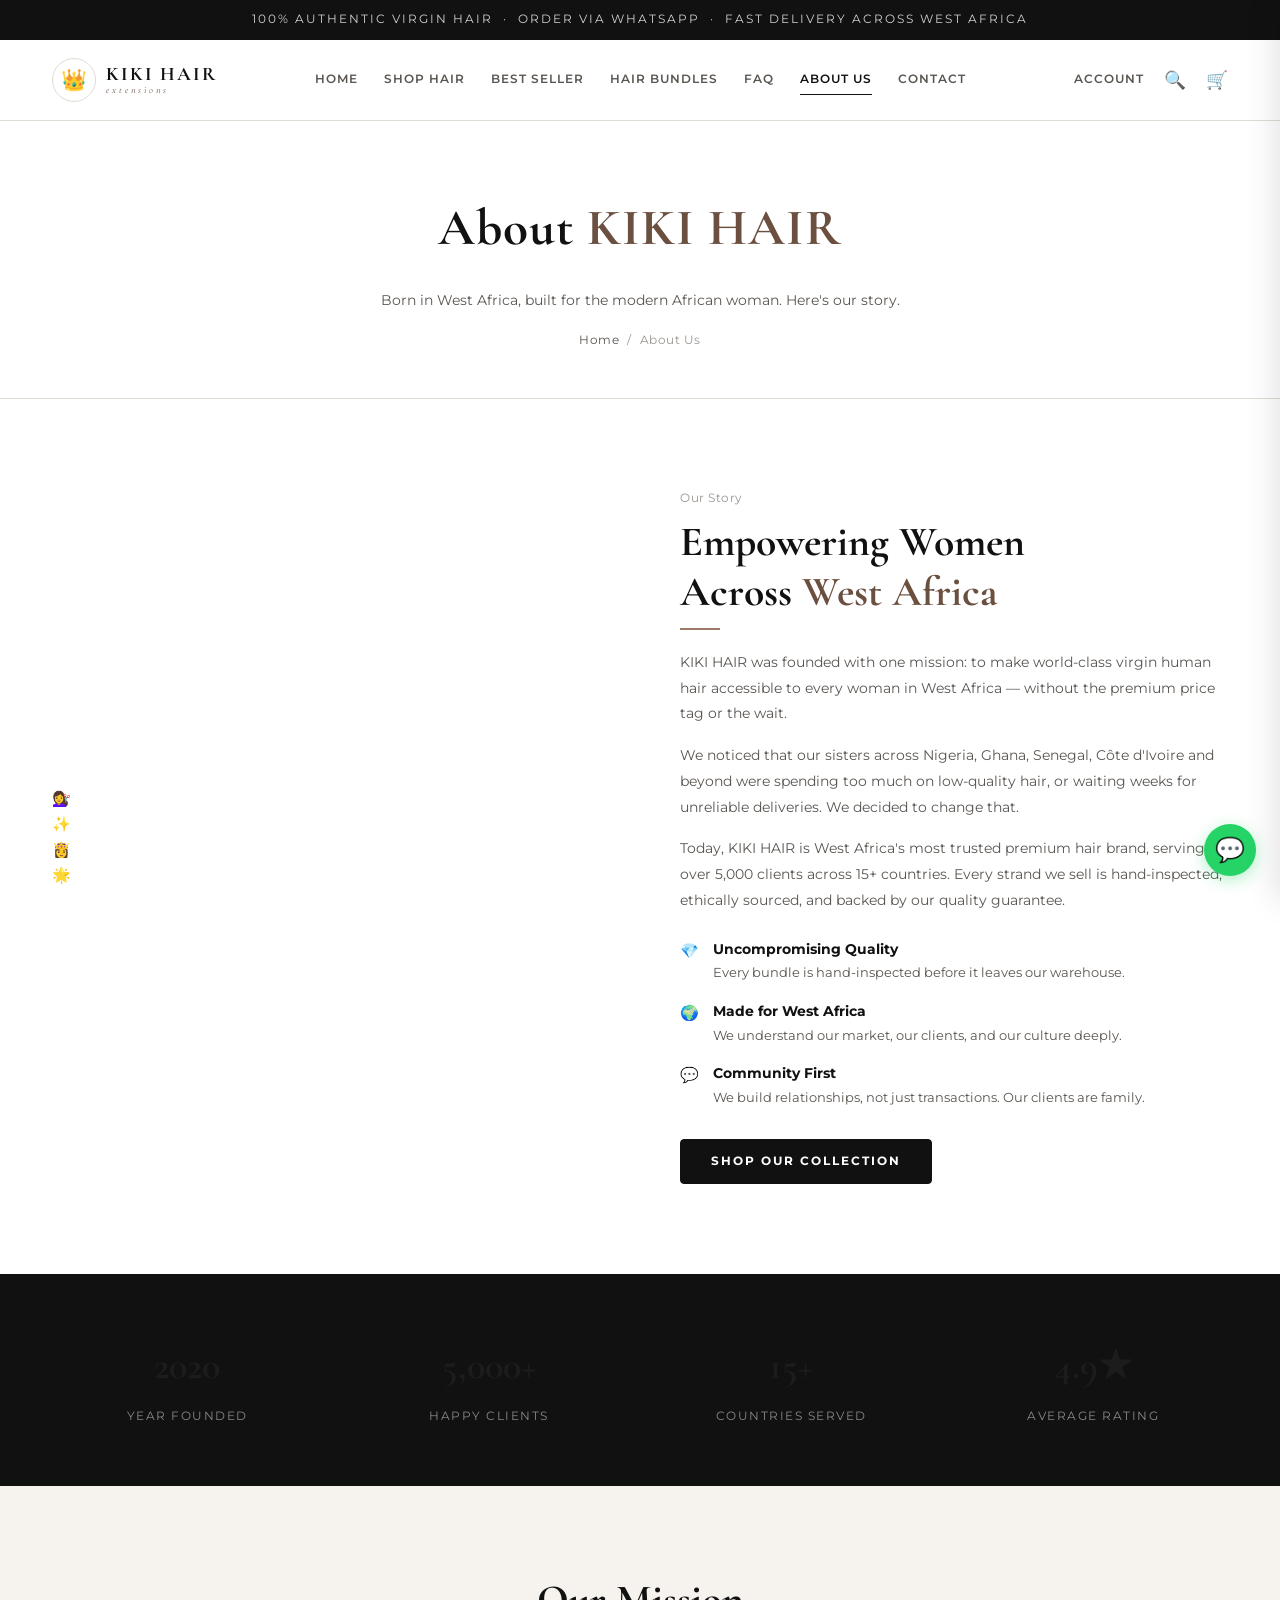
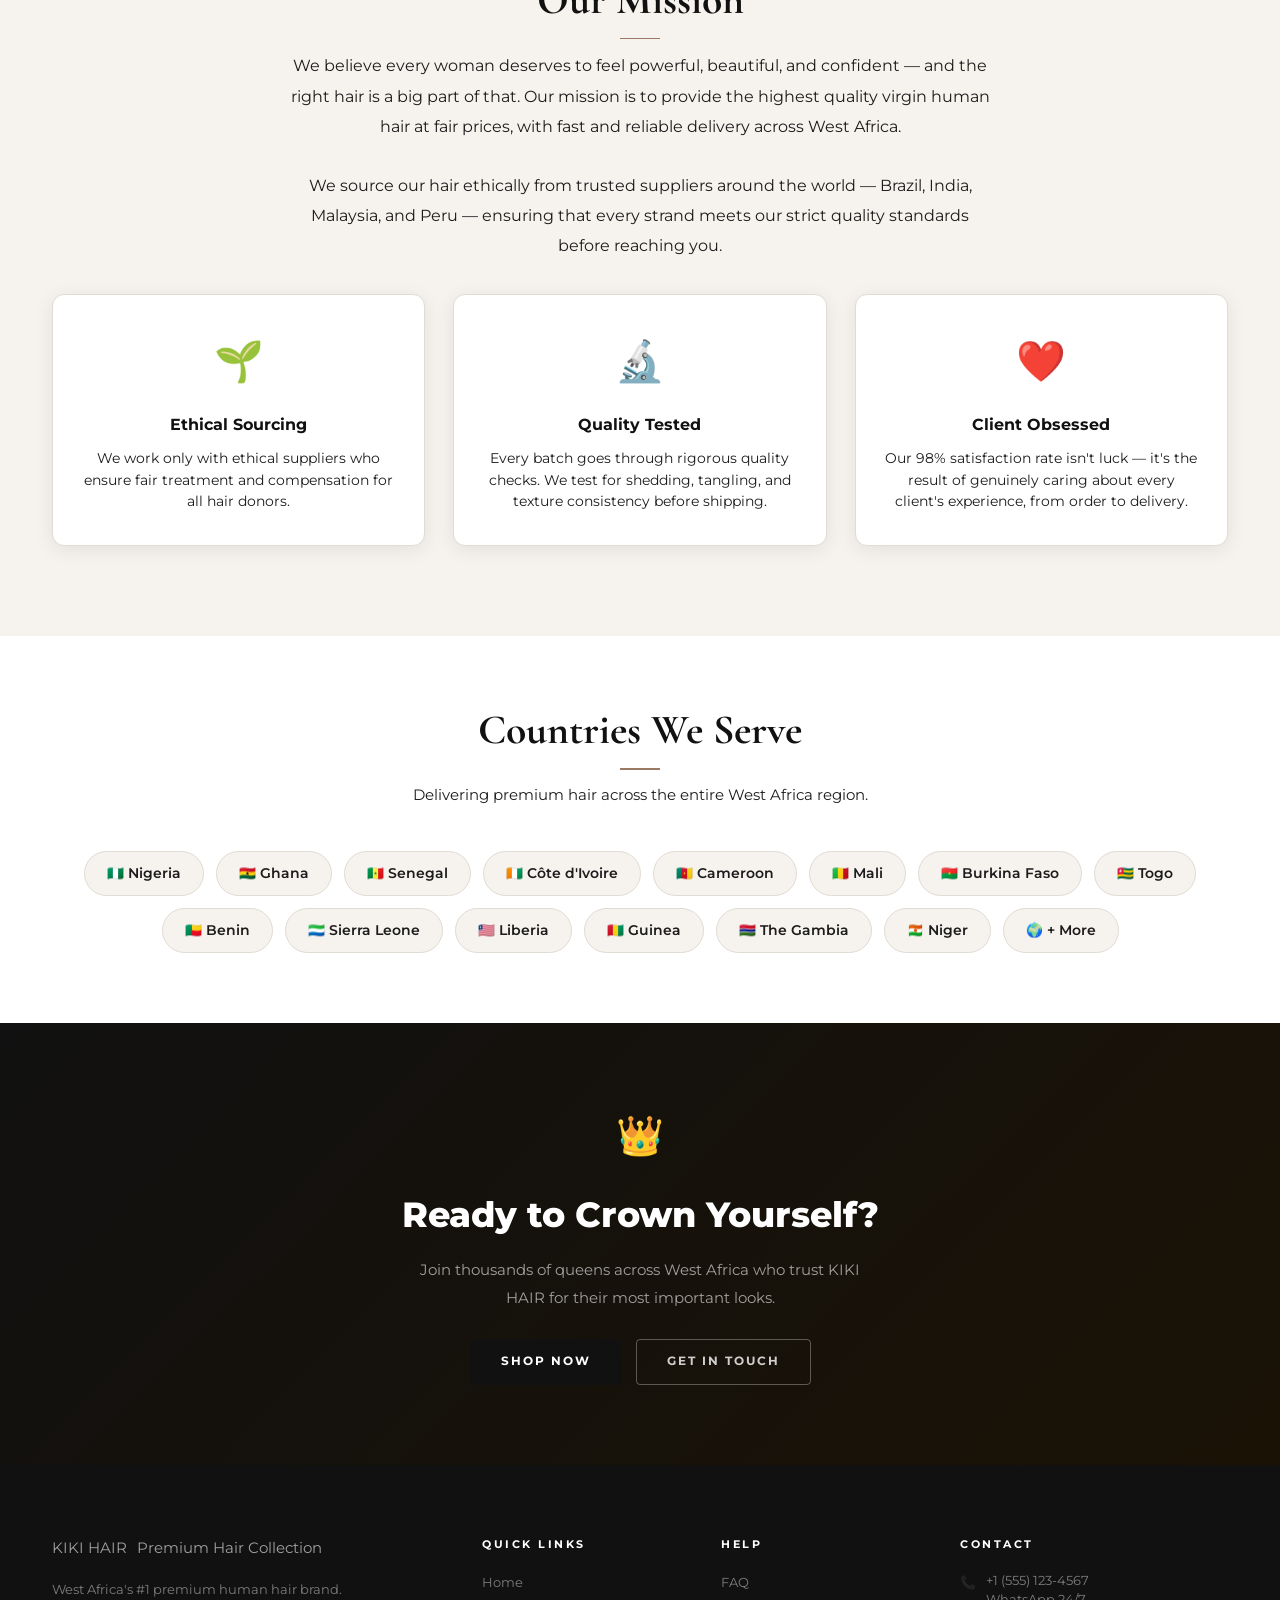
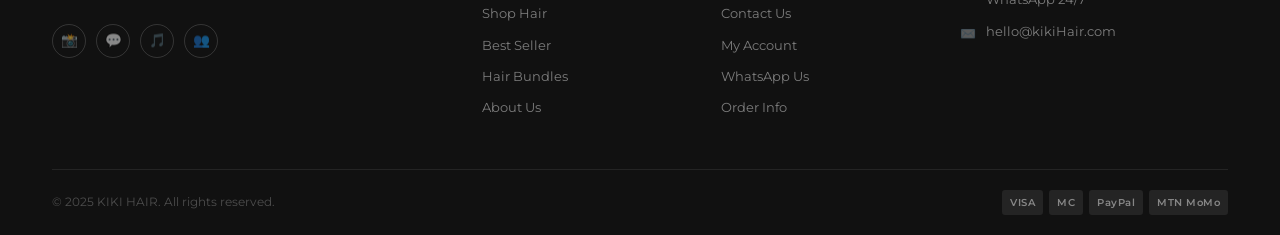
==== commit 7025efa5: "Remove freeship & return policy — replace with authentic hair & WhatsApp messaging" ====
--- a/about.html
+++ b/about.html
@@ -10,7 +10,7 @@
 </head>
 <body>
 
-<div class="top-bar">Free shipping across West Africa &nbsp;·&nbsp; 100% virgin human hair &nbsp;·&nbsp; WhatsApp: +1 (555) 123-4567</div>
+<div class="top-bar">100% Authentic Virgin Hair &nbsp;·&nbsp; Order via WhatsApp &nbsp;·&nbsp; Fast Delivery Across West Africa</div>
 
 <nav class="navbar">
   <div class="container">
@@ -53,7 +53,7 @@
   <div class="cart-footer">
     <div class="cart-subtotal"><span>Subtotal</span><span id="cartTotal">$0</span></div>
     <button class="btn btn-dark" style="width:100%;border-radius:4px;padding:14px;" id="checkoutBtn">Checkout Now</button>
-    <p class="cart-note">Free shipping to West Africa 🌍</p>
+    <p class="cart-note">Delivered across West Africa 🌍</p>
   </div>
 </div>
 
@@ -222,7 +222,7 @@
         <div class="social-links"><a href="#" class="social-link">📸</a><a href="#" class="social-link">💬</a><a href="#" class="social-link">🎵</a><a href="#" class="social-link">👥</a></div>
       </div>
       <div class="footer-col"><h4>Quick Links</h4><div class="footer-links"><a href="index.html">Home</a><a href="shop.html">Shop Hair</a><a href="best-seller.html">Best Seller</a><a href="hair-bundles.html">Hair Bundles</a><a href="about.html">About Us</a></div></div>
-      <div class="footer-col"><h4>Help</h4><div class="footer-links"><a href="faq.html">FAQ</a><a href="contact.html">Contact Us</a><a href="account.html">My Account</a><a href="#">Shipping Info</a><a href="#">Return Policy</a></div></div>
+      <div class="footer-col"><h4>Help</h4><div class="footer-links"><a href="faq.html">FAQ</a><a href="contact.html">Contact Us</a><a href="account.html">My Account</a><a href="contact.html">WhatsApp Us</a><a href="faq.html">Order Info</a></div></div>
       <div class="footer-col"><h4>Contact</h4>
         <div class="footer-contact-item"><span class="footer-contact-icon">📞</span><span>+1 (555) 123-4567<br>WhatsApp 24/7</span></div>
         <div class="footer-contact-item"><span class="footer-contact-icon">✉️</span><span>hello@kikiHair.com</span></div>
